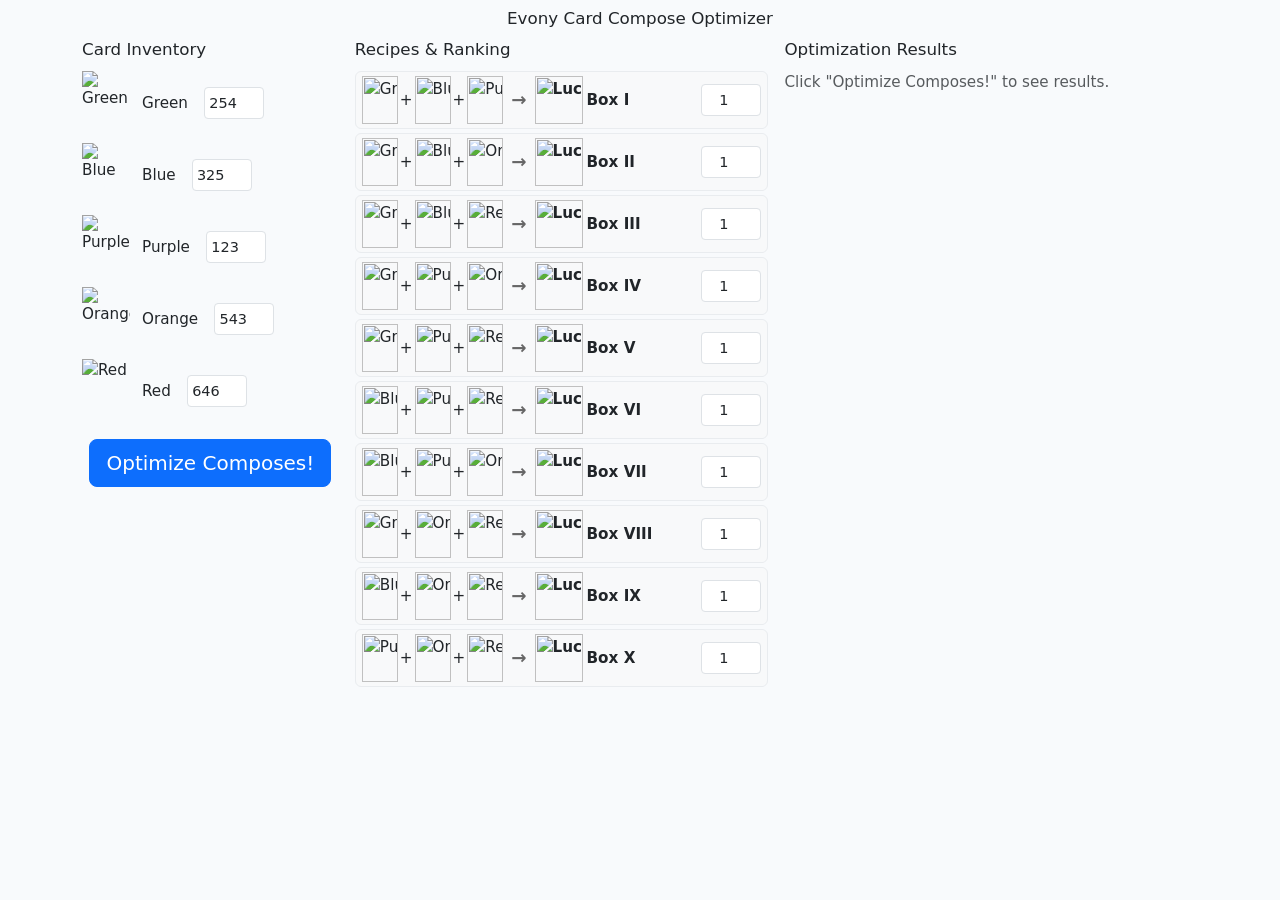
==== evony/index.html @ 9cd6234f "Initial commit: Portfolio site with Evony Card Compose Optimizer" ====
<!DOCTYPE html>
<html lang="en">
<head>
    <meta charset="UTF-8">
    <meta name="viewport" content="width=device-width, initial-scale=1.0">
    <title>Evony Card Compose Optimizer</title>
    <link href="https://cdn.jsdelivr.net/npm/bootstrap@5.3.0/dist/css/bootstrap.min.css" rel="stylesheet">
    <link rel="stylesheet" href="style.css">
</head>
<body>
    <div class="container py-2">
        <h1 class="mb-3 text-center">Evony Card Compose Optimizer</h1>
        <div id="progress-bar-container" style="display:none;">
            <div class="progress mb-3">
                <div id="progress-bar" class="progress-bar progress-bar-striped progress-bar-animated" role="progressbar" style="width: 0%">0%</div>
            </div>
        </div>
        <div id="main-flex" style="display: flex; flex-wrap: wrap; gap: 1rem; justify-content: center; align-items: flex-start;">
            <div id="card-col" style="flex: 1 1 220px; min-width: 200px; max-width: 260px;"></div>
            <div id="recipe-col" style="flex: 2 1 340px; min-width: 260px; max-width: 420px;"></div>
            <div id="result-col" style="flex: 2 1 340px; min-width: 260px; max-width: 420px;"></div>
        </div>
    </div>
    <script src="https://cdn.jsdelivr.net/npm/chart.js"></script>
    <script src="https://cdn.jsdelivr.net/npm/javascript-lp-solver/src/solver.js"></script>
    <script src="app.js"></script>
</body>
</html>
---- evony/style.css ----
body {
    background: #f8fafc;
    font-size: 0.95rem;
}
#app-root {
    background: #fff;
    border-radius: 8px;
    box-shadow: 0 1px 4px rgba(0,0,0,0.06);
    padding: 1rem 0.5rem;
}
.card-img {
    width: 48px;
    height: 64px;
    object-fit: contain;
    margin-right: 4px;
}
.compose-row {
    display: flex;
    align-items: center;
    margin-bottom: 0.5rem;
    gap: 0.5rem;
}
.outcome-rank {
    width: 40px;
    text-align: center;
    font-size: 0.95em;
    padding: 0.1em 0.2em;
}
h1, h4 {
    font-size: 1.1em;
    margin-bottom: 0.7em;
}
.form-control-sm {
    padding: 0.1em 0.3em;
    font-size: 0.95em;
    height: 1.7em;
    width: 60px !important;
}
.mb-4 {
    margin-bottom: 1rem !important;
}
.mb-3 {
    margin-bottom: 0.7rem !important;
}
.progress {
    height: 0.8rem;
}
ul {
    margin-bottom: 0.5rem;
}
.recipe-row {
    display: flex;
    align-items: center;
    gap: 0.5rem;
    padding: 4px 6px;
    margin-bottom: 4px;
    border-radius: 6px;
    background: #f8f9fa;
    border: 1px solid #e9ecef;
}
.recipe-row:hover {
    background: #e9ecef;
}
.recipe-cards {
    display: flex;
    align-items: center;
    gap: 2px;
    white-space: nowrap;
}
.recipe-card-icon {
    width: 36px;
    height: 48px;
    object-fit: contain;
}
.recipe-arrow {
    font-size: 1.2em;
    font-weight: bold;
    color: #666;
}
.recipe-outcome {
    display: flex;
    align-items: center;
    gap: 4px;
    font-weight: 600;
    white-space: nowrap;
}
.recipe-box-icon {
    width: 48px;
    height: 48px;
    object-fit: contain;
}
.recipe-value {
    margin-left: auto;
}
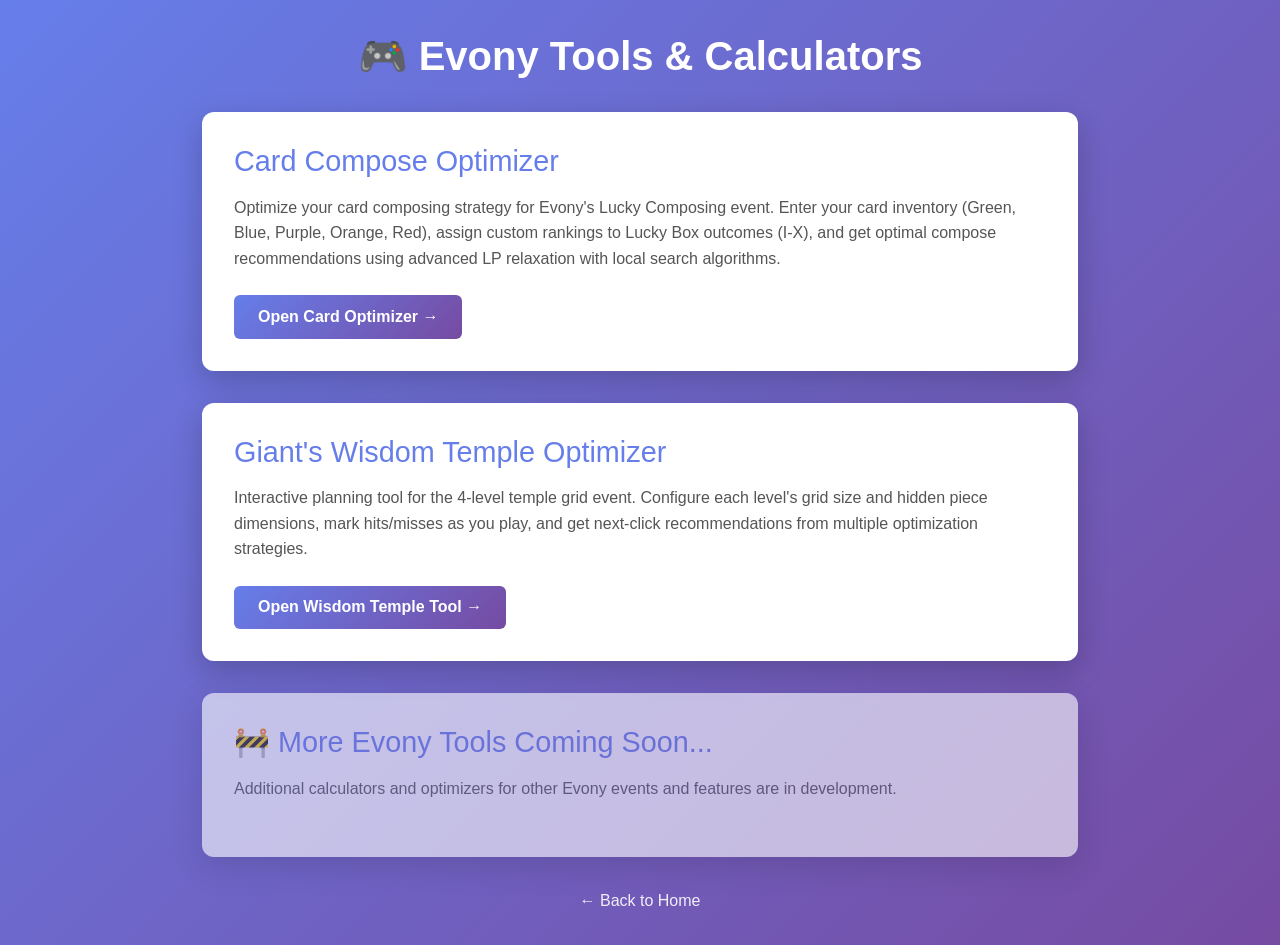
==== commit b0746056: "Add Evony tools pages and wisdom temple optimizer" ====
--- a/evony/index.html
+++ b/evony/index.html
@@ -3,26 +3,112 @@
 <head>
     <meta charset="UTF-8">
     <meta name="viewport" content="width=device-width, initial-scale=1.0">
-    <title>Evony Card Compose Optimizer</title>
+    <title>Evony Tools - Sefi Roee</title>
+    <script>
+        if (location.protocol.startsWith("http") && !location.pathname.endsWith("/") && !location.pathname.endsWith(".html")) {
+            location.replace(location.pathname + "/" + location.search + location.hash);
+        }
+    </script>
     <link href="https://cdn.jsdelivr.net/npm/bootstrap@5.3.0/dist/css/bootstrap.min.css" rel="stylesheet">
-    <link rel="stylesheet" href="style.css">
+    <style>
+        body {
+            background: linear-gradient(135deg, #667eea 0%, #764ba2 100%);
+            min-height: 100vh;
+            font-family: -apple-system, BlinkMacSystemFont, "Segoe UI", Roboto, "Helvetica Neue", Arial, sans-serif;
+            padding: 2rem 0;
+        }
+        .container {
+            max-width: 900px;
+        }
+        h1 {
+            color: white;
+            text-align: center;
+            margin-bottom: 2rem;
+            font-weight: 700;
+        }
+        .tool-card {
+            background: white;
+            border-radius: 12px;
+            padding: 2rem;
+            margin-bottom: 2rem;
+            box-shadow: 0 10px 30px rgba(0,0,0,0.2);
+            transition: transform 0.3s, box-shadow 0.3s;
+        }
+        .tool-card:hover {
+            transform: translateY(-5px);
+            box-shadow: 0 15px 40px rgba(0,0,0,0.3);
+        }
+        .tool-card h2 {
+            color: #667eea;
+            font-size: 1.8rem;
+            margin-bottom: 1rem;
+        }
+        .tool-card p {
+            color: #555;
+            line-height: 1.6;
+            margin-bottom: 1.5rem;
+        }
+        .tool-card .btn {
+            background: linear-gradient(135deg, #667eea 0%, #764ba2 100%);
+            border: none;
+            color: white;
+            padding: 0.6rem 1.5rem;
+            font-weight: 600;
+            text-decoration: none;
+            display: inline-block;
+            border-radius: 6px;
+            transition: opacity 0.3s;
+        }
+        .tool-card .btn:hover {
+            opacity: 0.9;
+        }
+        .back-link {
+            text-align: center;
+            margin-top: 2rem;
+        }
+        .back-link a {
+            color: white;
+            text-decoration: none;
+            opacity: 0.9;
+        }
+        .back-link a:hover {
+            opacity: 1;
+        }
+    </style>
 </head>
 <body>
-    <div class="container py-2">
-        <h1 class="mb-3 text-center">Evony Card Compose Optimizer</h1>
-        <div id="progress-bar-container" style="display:none;">
-            <div class="progress mb-3">
-                <div id="progress-bar" class="progress-bar progress-bar-striped progress-bar-animated" role="progressbar" style="width: 0%">0%</div>
-            </div>
+    <div class="container">
+        <h1>🎮 Evony Tools & Calculators</h1>
+        
+        <div class="tool-card">
+            <h2>Card Compose Optimizer</h2>
+            <p>
+                Optimize your card composing strategy for Evony's Lucky Composing event. 
+                Enter your card inventory (Green, Blue, Purple, Orange, Red), assign custom rankings 
+                to Lucky Box outcomes (I-X), and get optimal compose recommendations using advanced 
+                LP relaxation with local search algorithms.
+            </p>
+            <a href="card-optimizer/" class="btn">Open Card Optimizer →</a>
         </div>
-        <div id="main-flex" style="display: flex; flex-wrap: wrap; gap: 1rem; justify-content: center; align-items: flex-start;">
-            <div id="card-col" style="flex: 1 1 220px; min-width: 200px; max-width: 260px;"></div>
-            <div id="recipe-col" style="flex: 2 1 340px; min-width: 260px; max-width: 420px;"></div>
-            <div id="result-col" style="flex: 2 1 340px; min-width: 260px; max-width: 420px;"></div>
+
+        <div class="tool-card">
+            <h2>Giant's Wisdom Temple Optimizer</h2>
+            <p>
+                Interactive planning tool for the 4-level temple grid event. Configure each level's grid
+                size and hidden piece dimensions, mark hits/misses as you play, and get next-click
+                recommendations from multiple optimization strategies.
+            </p>
+            <a href="wisdom-temple/" class="btn">Open Wisdom Temple Tool →</a>
+        </div>
+
+        <div class="tool-card" style="opacity: 0.6;">
+            <h2>🚧 More Evony Tools Coming Soon...</h2>
+            <p>Additional calculators and optimizers for other Evony events and features are in development.</p>
+        </div>
+
+        <div class="back-link">
+            <a href="../">← Back to Home</a>
         </div>
     </div>
-    <script src="https://cdn.jsdelivr.net/npm/chart.js"></script>
-    <script src="https://cdn.jsdelivr.net/npm/javascript-lp-solver/src/solver.js"></script>
-    <script src="app.js"></script>
 </body>
 </html>
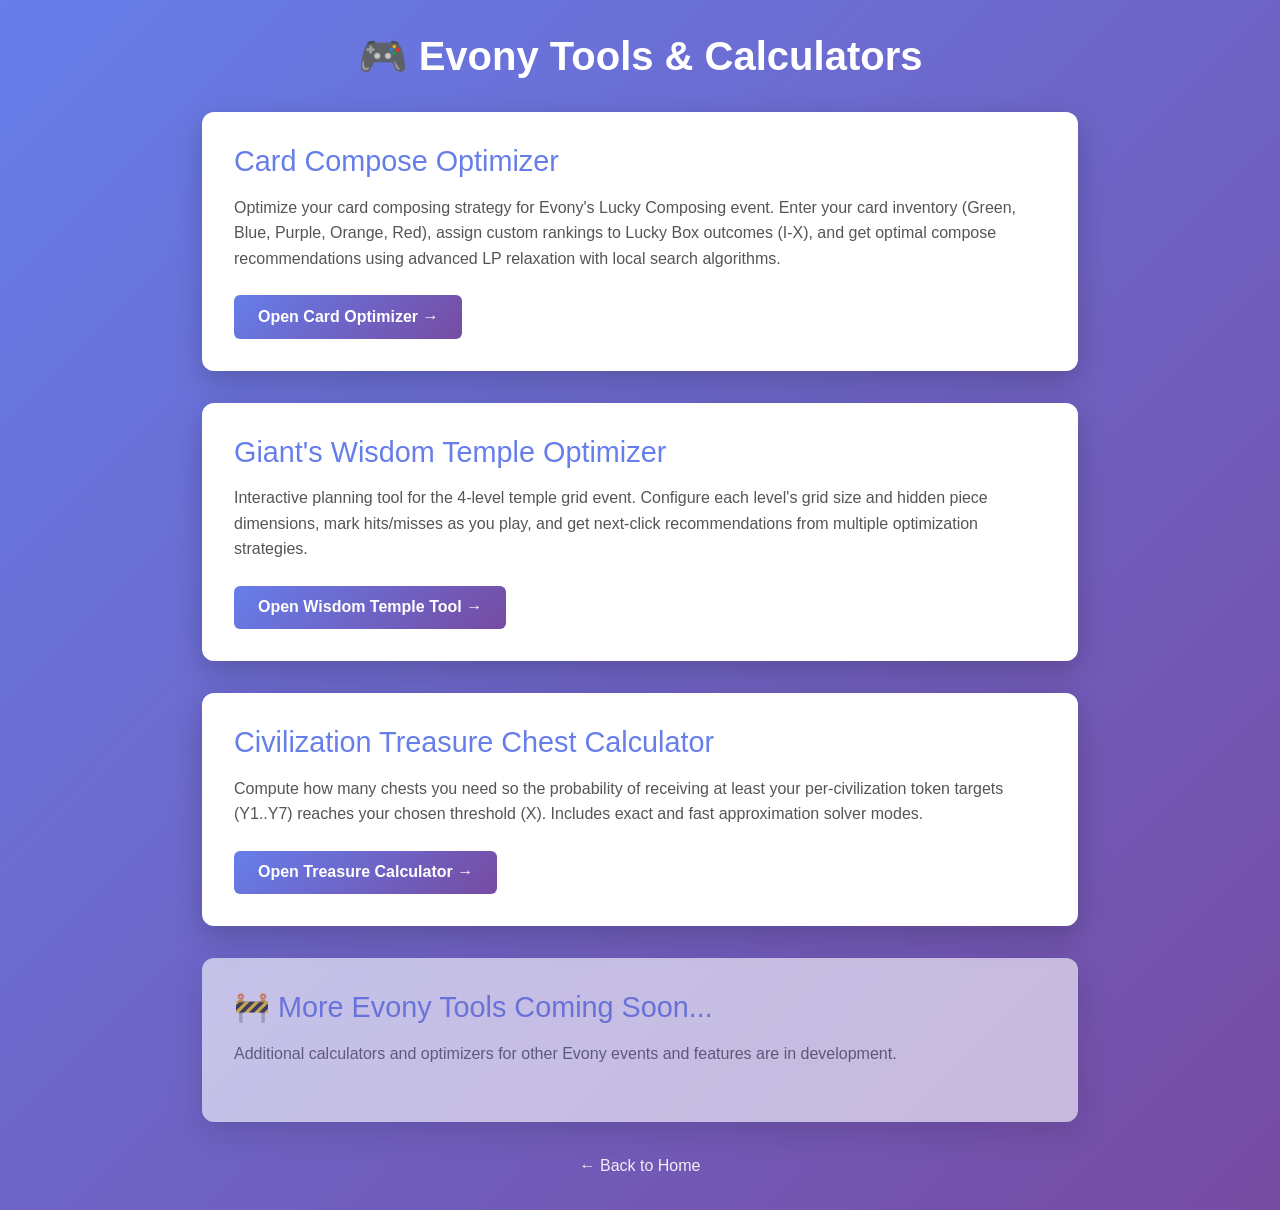
==== commit a1a43053: "Add civilization treasure tool and update Evony pages" ====
--- a/evony/index.html
+++ b/evony/index.html
@@ -101,6 +101,16 @@
             <a href="wisdom-temple/" class="btn">Open Wisdom Temple Tool →</a>
         </div>
 
+        <div class="tool-card">
+            <h2>Civilization Treasure Chest Calculator</h2>
+            <p>
+                Compute how many chests you need so the probability of receiving at least your
+                per-civilization token targets (Y1..Y7) reaches your chosen threshold (X).
+                Includes exact and fast approximation solver modes.
+            </p>
+            <a href="civilization-treasure/" class="btn">Open Treasure Calculator →</a>
+        </div>
+
         <div class="tool-card" style="opacity: 0.6;">
             <h2>🚧 More Evony Tools Coming Soon...</h2>
             <p>Additional calculators and optimizers for other Evony events and features are in development.</p>
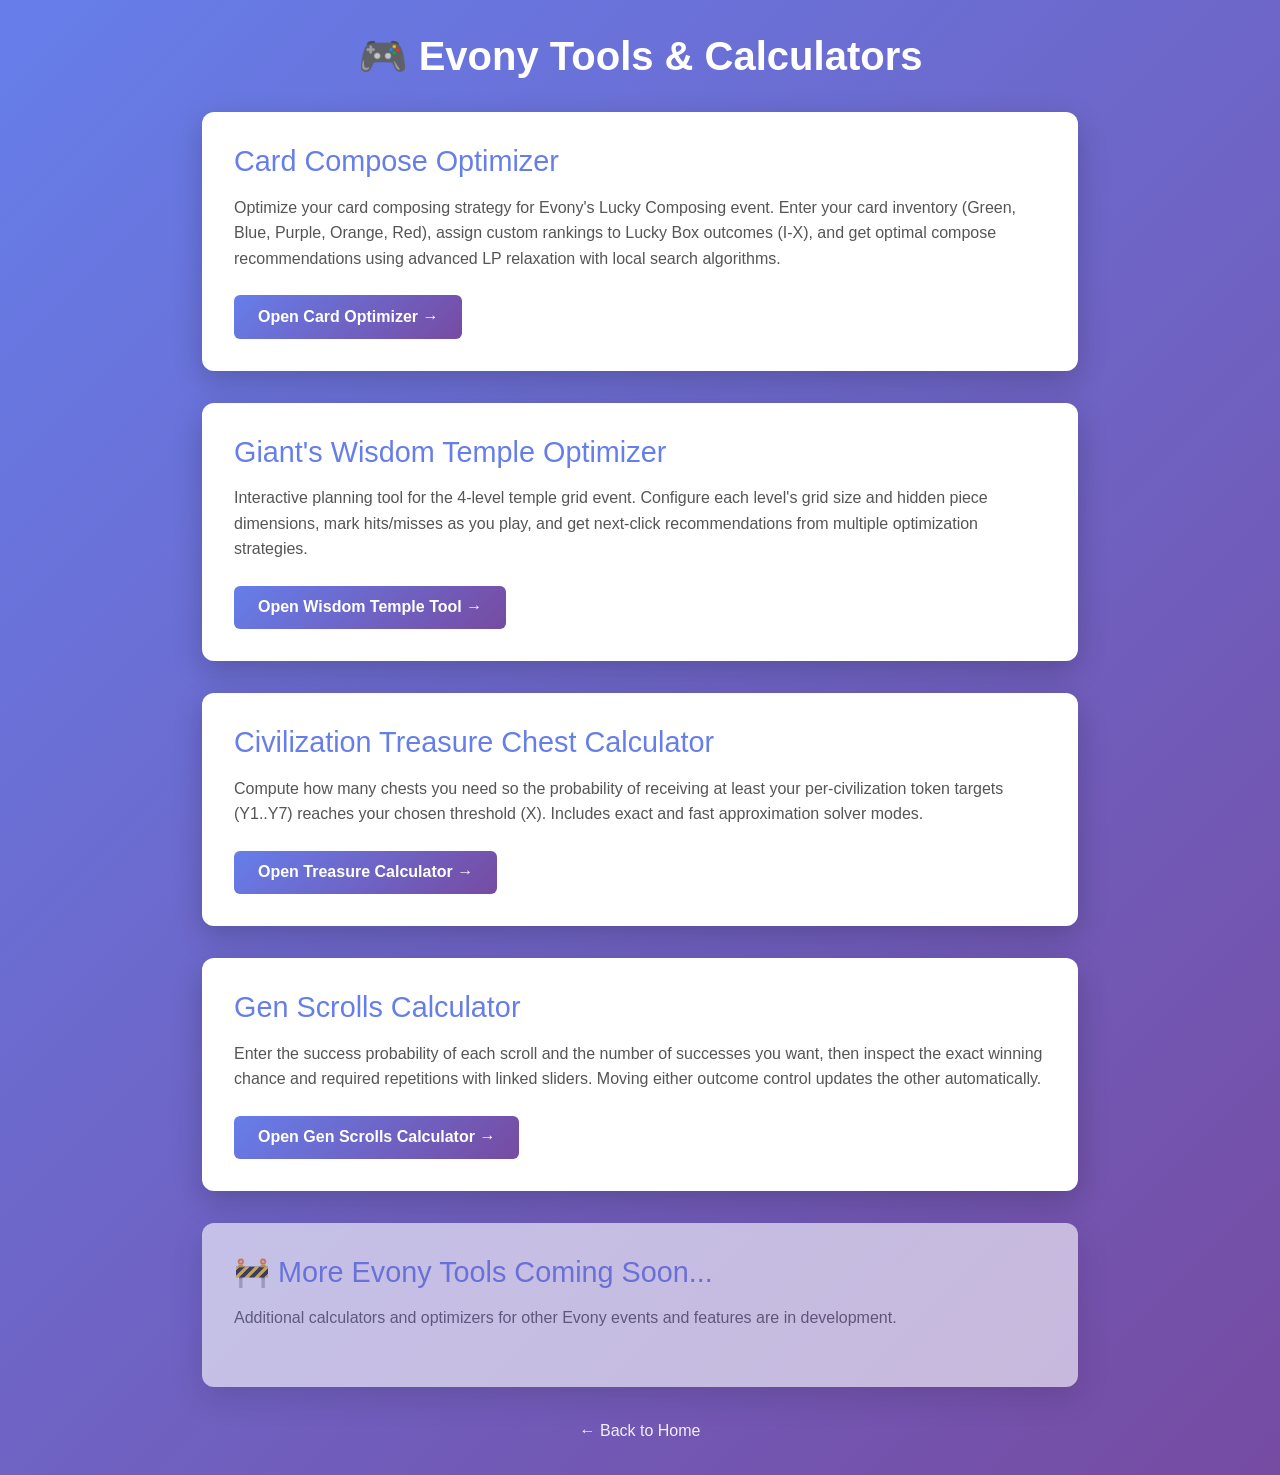
==== commit 751667e8: "Add gen scrolls calculator with formula view" ====
--- a/evony/index.html
+++ b/evony/index.html
@@ -111,6 +111,16 @@
             <a href="civilization-treasure/" class="btn">Open Treasure Calculator →</a>
         </div>
 
+		<div class="tool-card">
+			<h2>Gen Scrolls Calculator</h2>
+			<p>
+				Enter the success probability of each scroll and the number of successes you want,
+				then inspect the exact winning chance and required repetitions with linked sliders.
+				Moving either outcome control updates the other automatically.
+			</p>
+			<a href="gen-scrolls/" class="btn">Open Gen Scrolls Calculator →</a>
+		</div>
+
         <div class="tool-card" style="opacity: 0.6;">
             <h2>🚧 More Evony Tools Coming Soon...</h2>
             <p>Additional calculators and optimizers for other Evony events and features are in development.</p>
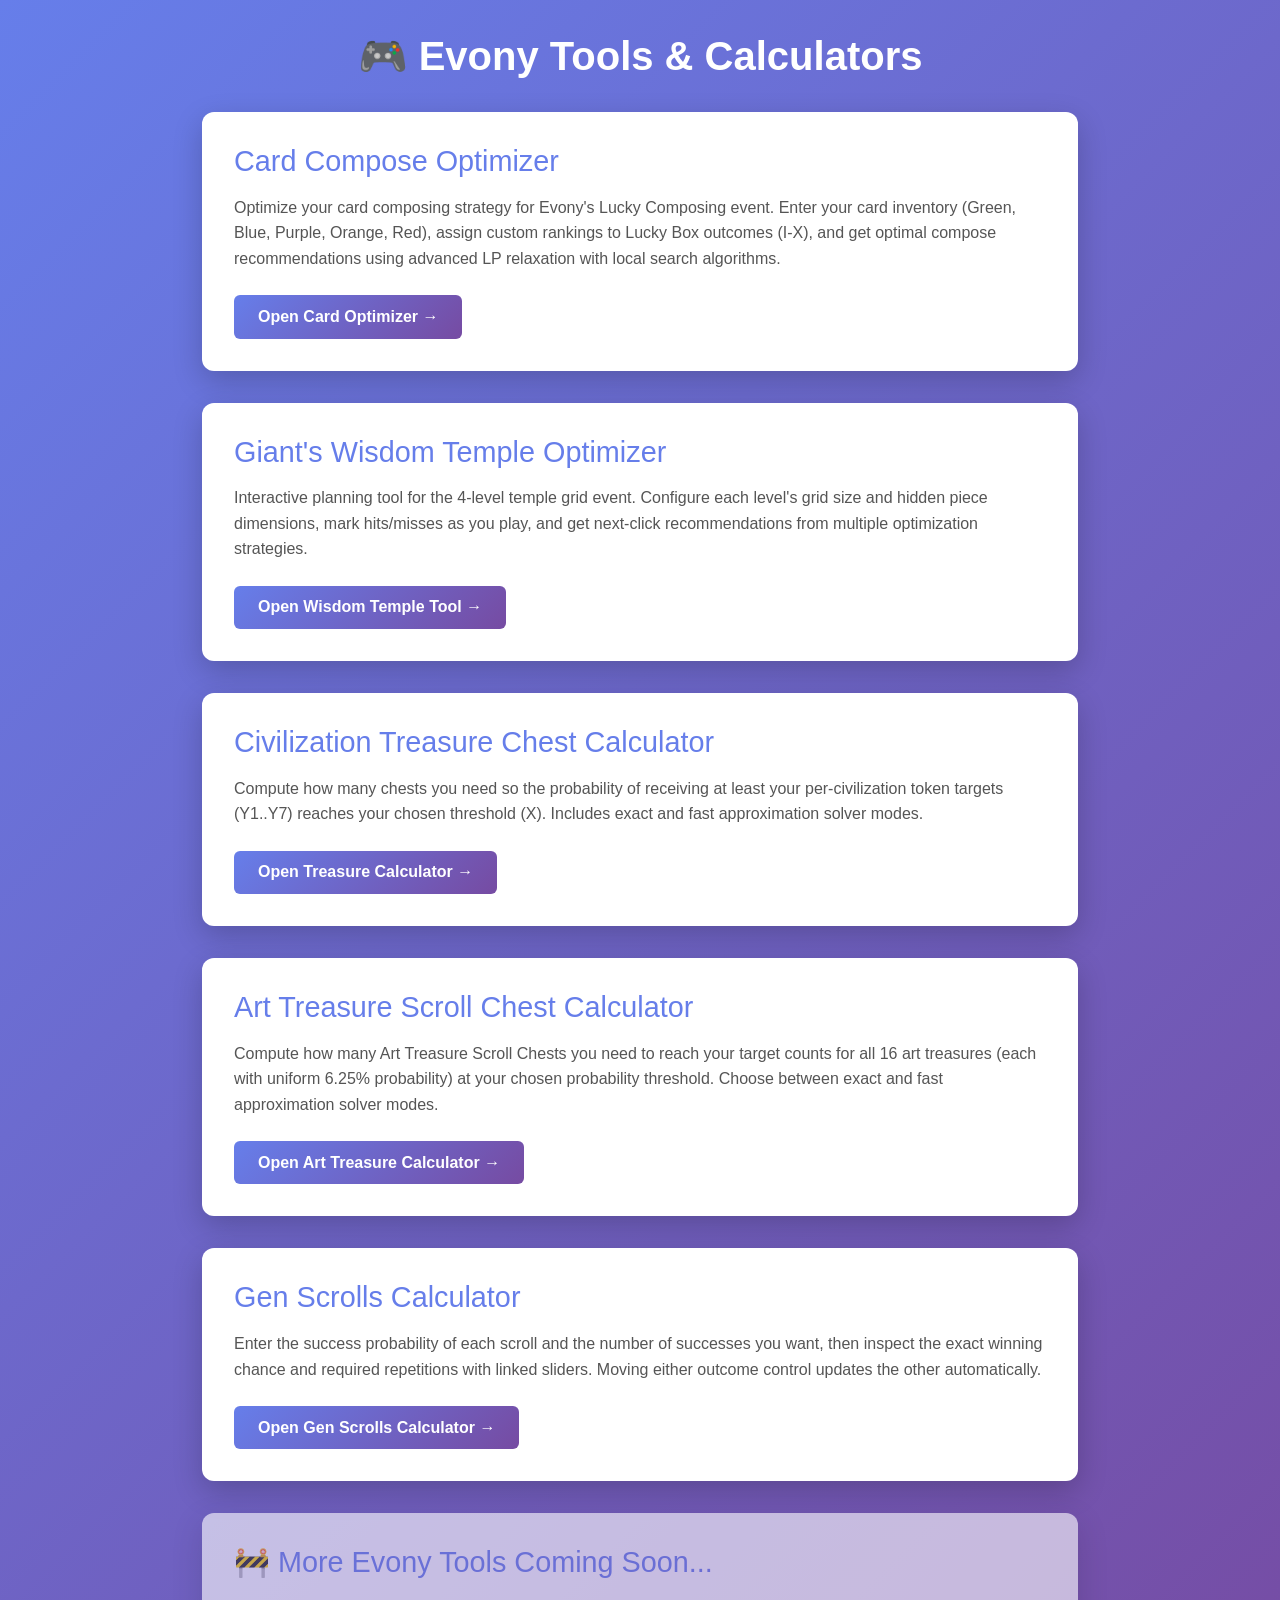
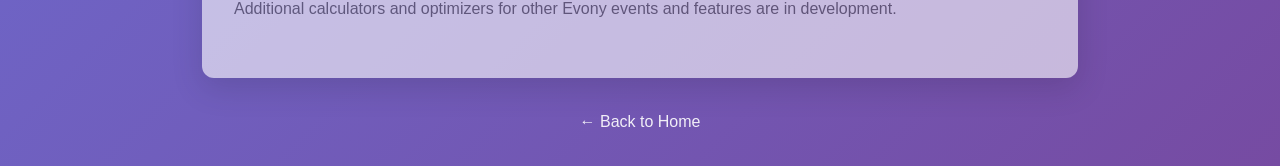
==== commit cb744152: "Add Art Treasure Scroll Chest Calculator with 16 treasures Create new calculator for Art Treasure Sc" ====
--- a/evony/index.html
+++ b/evony/index.html
@@ -111,6 +111,16 @@
             <a href="civilization-treasure/" class="btn">Open Treasure Calculator →</a>
         </div>
 
+        <div class="tool-card">
+            <h2>Art Treasure Scroll Chest Calculator</h2>
+            <p>
+                Compute how many Art Treasure Scroll Chests you need to reach your target counts
+                for all 16 art treasures (each with uniform 6.25% probability) at your chosen
+                probability threshold. Choose between exact and fast approximation solver modes.
+            </p>
+            <a href="art-treasure/" class="btn">Open Art Treasure Calculator →</a>
+        </div>
+
 		<div class="tool-card">
 			<h2>Gen Scrolls Calculator</h2>
 			<p>
